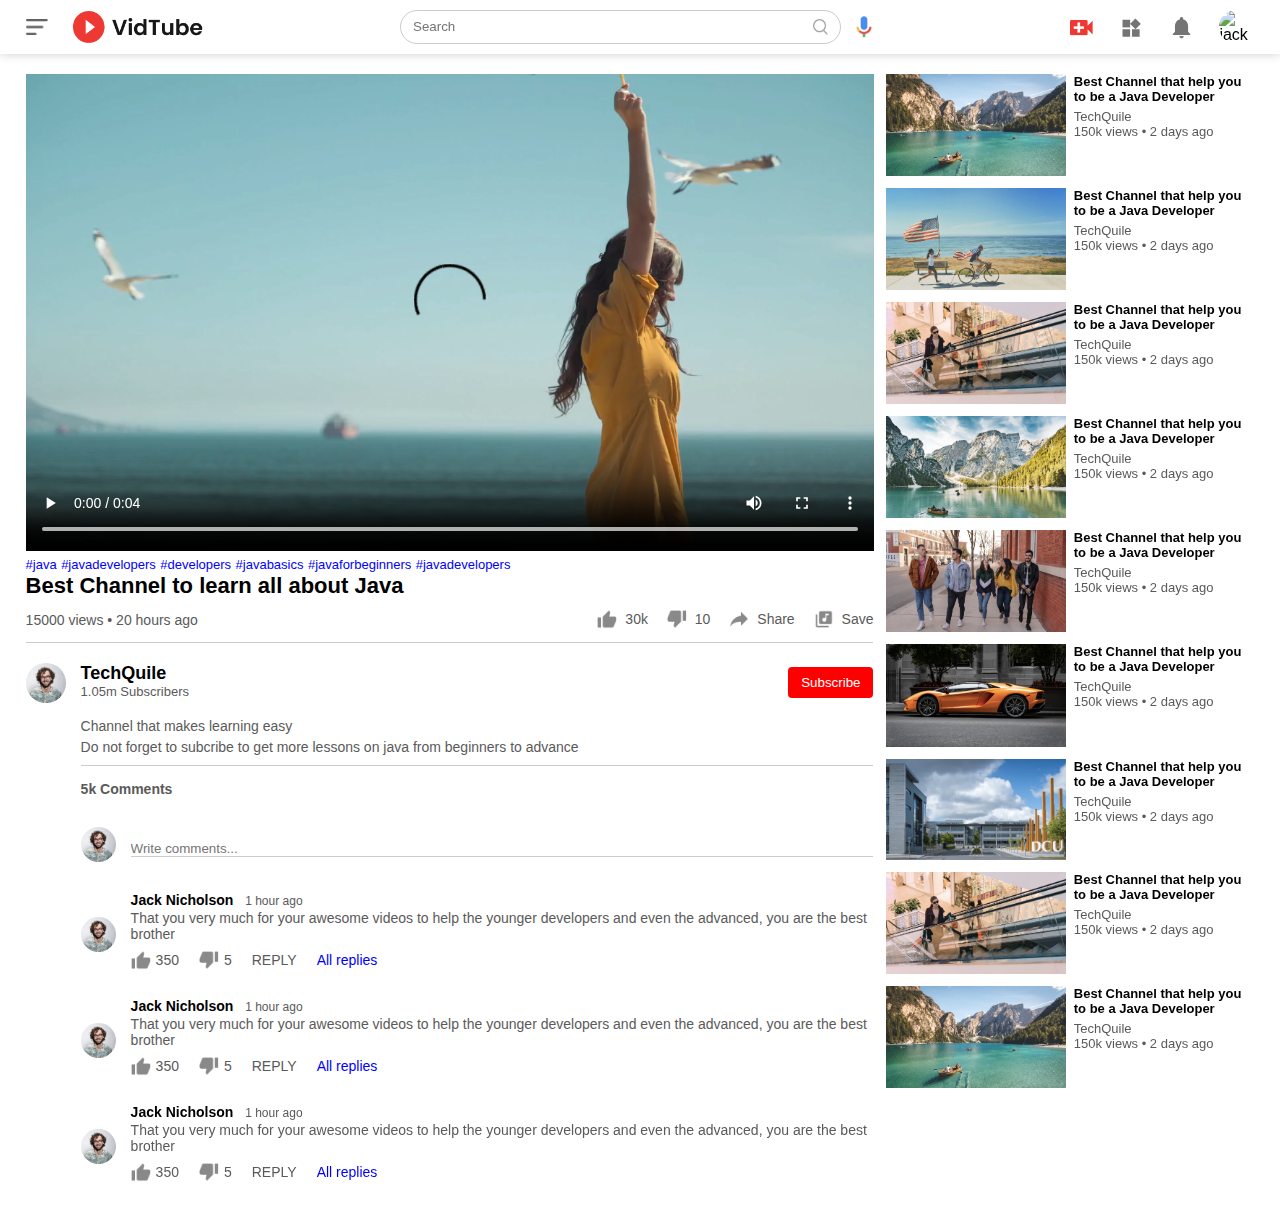
==== playPage.html @ b479d4cc "commited" ====
<!DOCTYPE html>
<html>
<head>
	<meta charset="utf-8">
	<meta name="viewport" content="width=device-width, initial-scale=1">
	<title>Play Video</title>
	<link rel="stylesheet" type="text/css" href="./css/style.css">
	<link rel="stylesheet" type="text/css" href="./css/play.css">
</head>
<body>

	<!-- Navigation bar starts -->
	<nav class="flex-div">
		<!-- menu icon and logo -->
		<div class="nav-left flex-div">
			<img src="images/menu.png" alt="menu" class="menu-icon">
			<img src="images/logo.png" alt="logo" class="logo">
		</div>

		<!-- search bar -->
		<div class="nav-middle flex-div">
			<div class="search-box flex-div">
				<input type="text" name="" placeholder="Search">
				<img src="images/search.png" alt="search icon">
			</div>
			<img src="images/voice-search.png" class="mic-icon">
		</div>
		
		<div class="nav-right flex-div">
			<img src="images/upload.png" alt="upload">
			<img src="images/more.png" alt="more">
			<img src="images/notification.png" alt="notification">
			<img src="images/jack.png" alt="jack" class="user-icon">
		</div>
	</nav>

	<div class="container play-container">

		<div class="row">

			<div class="play-video">
				<video controls autoplay>
					<source src="images/video.mp4" type="video/mp4">
				</video>

				<div class="tags">
					<a href="">#java</a> <a href="">#javadevelopers</a> <a href="">#developers</a> <a href="">#javabasics</a> <a href="">#javaforbeginners</a> <a href="">#javadevelopers</a>
				</div>
				<h3>Best Channel to learn all about Java</h3>
				<div class="play-video-info">
					<p>15000 views &bull; 20 hours ago</p>
					<div>
						<a href=""><img src="images/like.png">30k</a>
						<a href=""><img src="images/dislike.png">10</a>
						<a href=""><img src="images/share.png">Share</a>
						<a href=""><img src="images/save.png">Save</a>
					</div>
				</div>
				<hr>

				<div class="publisher">
					<img src="images/Jack.png">
					<div>
						<p>TechQuile</p>
						<span>1.05m Subscribers</span>
					</div>
					<button type="button">Subscribe</button>
				</div>

				<div class="vid-description">
					<p>Channel that makes learning easy</p>
					<p>Do not forget to subcribe to get more lessons on java from beginners to advance</p>
					<hr>
					<h4>5k Comments</h4>

					<div class="add-comment">
						<img src="images/Jack.png">
						<input type="text" name="" placeholder="Write comments... ">
					</div>

					<div class="old-comment">
						<img src="images/Jack.png">
						<div>
							<h3>Jack Nicholson <span>1 hour ago</span> </h3>
							<p>That you very much for your awesome videos to help the younger developers and even the advanced, you are the best brother</p>

							<div class="comment-action">
								<img src="images/like.png">
								<span>350</span>
								<img src="images/dislike.png">
								<span>5</span>
								<span>REPLY</span>
								<a href="">All replies</a>
							</div>
						</div>
					</div>

					<div class="old-comment">
						<img src="images/Jack.png">
						<div>
							<h3>Jack Nicholson <span>1 hour ago</span> </h3>
							<p>That you very much for your awesome videos to help the younger developers and even the advanced, you are the best brother</p>

							<div class="comment-action">
								<img src="images/like.png">
								<span>350</span>
								<img src="images/dislike.png">
								<span>5</span>
								<span>REPLY</span>
								<a href="">All replies</a>
							</div>
						</div>
					</div>

					<div class="old-comment">
						<img src="images/Jack.png">
						<div>
							<h3>Jack Nicholson <span>1 hour ago</span> </h3>
							<p>That you very much for your awesome videos to help the younger developers and even the advanced, you are the best brother</p>

							<div class="comment-action">
								<img src="images/like.png">
								<span>350</span>
								<img src="images/dislike.png">
								<span>5</span>
								<span>REPLY</span>
								<a href="">All replies</a>
							</div>
						</div>
					</div>
					
				</div>


			</div>

			<div class="right-sidebar">
				
				<div class="side-video-list">
					<a href="" class="small-thumbnail"><img src="images/thumbnail1.png"></a>
					<div class="vid-info">
						<a href="">Best Channel that help you to be a Java Developer</a>
						<p>TechQuile</p>
						<p>150k views &bull; 2 days ago</p>
					</div>
				</div>
				
				<div class="side-video-list">
					<a href="" class="small-thumbnail"><img src="images/thumbnail2.png"></a>
					<div class="vid-info">
						<a href="">Best Channel that help you to be a Java Developer</a>
						<p>TechQuile</p>
						<p>150k views &bull; 2 days ago</p>
					</div>
				</div>
				
				<div class="side-video-list">
					<a href="" class="small-thumbnail"><img src="images/thumbnail3.png"></a>
					<div class="vid-info">
						<a href="">Best Channel that help you to be a Java Developer</a>
						<p>TechQuile</p>
						<p>150k views &bull; 2 days ago</p>
					</div>
				</div>
				
				<div class="side-video-list">
					<a href="" class="small-thumbnail"><img src="images/thumbnail4.png"></a>
					<div class="vid-info">
						<a href="">Best Channel that help you to be a Java Developer</a>
						<p>TechQuile</p>
						<p>150k views &bull; 2 days ago</p>
					</div>
				</div>
				
				<div class="side-video-list">
					<a href="" class="small-thumbnail"><img src="images/thumbnail5.png"></a>
					<div class="vid-info">
						<a href="">Best Channel that help you to be a Java Developer</a>
						<p>TechQuile</p>
						<p>150k views &bull; 2 days ago</p>
					</div>
				</div>
				
				<div class="side-video-list">
					<a href="" class="small-thumbnail"><img src="images/thumbnail6.png"></a>
					<div class="vid-info">
						<a href="">Best Channel that help you to be a Java Developer</a>
						<p>TechQuile</p>
						<p>150k views &bull; 2 days ago</p>
					</div>
				</div>
				
				<div class="side-video-list">
					<a href="" class="small-thumbnail"><img src="images/thumbnail7.png"></a>
					<div class="vid-info">
						<a href="">Best Channel that help you to be a Java Developer</a>
						<p>TechQuile</p>
						<p>150k views &bull; 2 days ago</p>
					</div>
				</div>
				
				<div class="side-video-list">
					<a href="" class="small-thumbnail"><img src="images/thumbnail3.png"></a>
					<div class="vid-info">
						<a href="">Best Channel that help you to be a Java Developer</a>
						<p>TechQuile</p>
						<p>150k views &bull; 2 days ago</p>
					</div>
				</div>
				
				<div class="side-video-list">
					<a href="" class="small-thumbnail"><img src="images/thumbnail1.png"></a>
					<div class="vid-info">
						<a href="">Best Channel that help you to be a Java Developer</a>
						<p>TechQuile</p>
						<p>150k views &bull; 2 days ago</p>
					</div>
				</div>

			</div>

		</div>

	</div>

</body>
</html>
---- css/style.css ----
*{
    margin: 0;
    padding: 0;
    font-family: 'poppins', sans-serif;
    box-sizing: border-box;
}

a{
    text-decoration: none;
    color: #5a5a5a;
}

img{
    cursor: pointer;
}

.flex-div{
    display: flex;
    align-items: center;
}

/*============= nav bar styling =============*/

nav{
    padding: 10px 2%;
    justify-content: space-between;
    box-shadow: 0 0 10px rgba(0, 0, 0, 0.2);
    background: #fff;
    position: sticky;
    top: 0;
    z-index: 10;
}

.nav-right img{
    width: 25px;
    margin-right: 25px;
}

.nav-right .user-icon{
    width: 35px;
    border-radius: 50%;
    margin-right: 0;
}

.nav-left .menu-icon{
    width: 22px;
    margin-right: 25px;
}

.nav-left .logo{
    width: 130px;
}

.nav-middle .mic-icon{
    width: 16px;
}

.nav-middle .search-box{
    border: 1px solid #ccc;
    margin-right: 15px;
    padding: 8px 12px;
    border-radius: 25px;
}

.nav-middle .search-box input{
    width: 400px;
    border: 0;
    outline: 0;
    background: transparent;
}

.nav-middle .search-box  img{
    width: 15px;
}

/*=============== side bar begins ====================*/

.sidebar{
    background: #fff;
    width: 15%;
    height: 100vh;
    position: fixed;
    top: 0;
    padding-left: 2%;
    padding-top: 80px;
}

/*======== sidebar toggle =========*/
.small-sidebar{
    width: 5%;
}

.shortcut-links a img{
    width: 20px;
    margin-right: 20px;
}

.shortcut-links a{
    display: flex;
    align-items: center;
    margin-bottom: 20px;
    width: fit-content;
    flex-wrap: wrap;
}

.shortcut-links a:first-child{
    color: #ed3833;
}

.sidebar hr{
    border: 0;
    height: 1px;
    background: #ccc;
    width: 85%;
}

.subscribed-list h3{
    font-size: 13px;
    margin: 20px 0;
    color: #5a5a5a;
}

.subscribed-list a{
    display: flex;
    align-items: center;
    margin-bottom: 20px;
    width: fit-content;
    flex-wrap: wrap;
}

.subscribed-list a img{
    width: 25px;
    border-radius: 50%;
    margin-right: 20px;
}

.small-sidebar a p{
    display: none;
}

.small-sidebar h3{
    display: none;
}

.small-sidebar hr{
    width: 50%;
    margin-bottom: 25px;
}



/*================== main section starts (middle section) =======================*/

.container{
	background: #fff;
	padding-left: 17%;
	padding-right: 2%;
	padding-top: 20px;
	padding-bottom: 20px;
}

.large-container{
	padding-left: 7%;
}

.banner{
	width: 100%;
    opacity: 0.7;
}

.banner img{
	width: 100%;
	border-radius: 8px;
}


.list-container{
	display: grid;
	grid-template-columns: repeat(auto-fit, minmax(250px, 1fr));
	grid-column-gap: 16px;
	grid-row-gap: 30px;
	margin-top: 15px;
}

.vid-list .thumbnail{
	width: 100%;
	border-radius: 5px;
}

.vid-list .thumbnail .flex-div{
	align-items: flex-start;
	margin-top: 7px;
}

.vid-list .flex-div img{
	width: 35px;
	margin-right: 10px;
	border-radius: 50%;
}

.vid-info{
	color: #5a5a5a;
	font-size: 13px;
}

.vid-info a{
	color: #000000;
	font-weight: 600;
	display: block;
	margin-bottom: 5px;
}












/*============== Media Query ================*/
@media(max-width:  900px){
	.menu-icon{
		display: none;
	}

	.sidebar{
		display: none;
	}

	.container, .large-container{
		padding-left: 5%;
		padding-right: 5%;
	}

	.nav-right img{
		display: none;
	}

	.nav-right .user-icon{
		display: block;
		width: 30px;
	}

	.nav-middle .search-box input{
		width: 150px;
	}

	.nav-middle .mic-icon{
		display: none;
	}

	.nav-left .logo{
		width: 90px;
	}
}
---- css/play.css ----
/*======================= Play Video ============================*/
.play-container{
	padding-left: 2%;
}

.row{
	display: flex;
	justify-content: space-between;
	flex-wrap: wrap;
}

.play-video{
	flex-basis: 69%;
}

.right-sidebar{
	flex-basis: 30%;
}

.play-video video{
	width: 100%;
}

/*=============== side video ===================*/
.side-video-list{
	display: flex;
	justify-content: space-between;
	margin-bottom: 8px;
}

.side-video-list img{
	width: 100%;
}

.side-video-list .small-thumbnail{
	flex-basis: 49%;
}

.side-video-list .vid-info{
	flex-basis: 49%;
}

.play-video .tags a{
	color: #0000ff;
	font-size: 13px;
}

.play-video h3{
	font-weight: 600;
	font-size: 22px;
}

.play-video .play-video-info{
	display: flex;
	align-items: center;
	justify-content: space-between;
	flex-wrap: wrap;
	margin-top: 10px;
	font-size: 14px;
	color: #5a5a5a;
}

.play-video .play-video-info a img{
	width: 20px;
	margin-right: 8px;
}

.play-video .play-video-info a{
	display: inline-flex;
	align-items: center;
	margin-left: 15px;
}

.play-video hr{
	border: 0;
	height: 1px;
	background: #ccc;
	margin: 10px 0;
}

/*=========================================*/

.publisher{
	display: flex;
	align-items: center;
	margin-top: 20px;
}

.publisher div{
	flex: 1;
	line-height: 18px;
}

.publisher img{
	width: 40px;
	border-radius: 50%;
	margin-right: 15px;
}

.publisher div p{
	color: #000;
	font-weight: 600;
	font-size: 18px;
}

.publisher div span{
	font-size: 13px;
	color: #5a5a5a;
}

.publisher button{
	background: red;
	color: #fff;
	padding: 8px 13px;
	border: 0;
	outline: 0;
	border-radius: 4px;
	cursor: pointer;
}

.vid-description{
	padding-left: 55px;
	margin: 15px 0;
}

.vid-description p{
	font-size: 14px;
	margin-bottom: 5px;
	color: #5a5a5a;
}

.vid-description h4{
	font-size: 14px;
	color: #5a5a5a;
	margin-top: 15px;
}

/*================== comments =========================*/
.add-comment{
	display: flex;
	align-items: center;
	margin: 30px 0;
}

.add-comment img{
	width: 35px;
	border-radius: 50%;
	margin-right: 15px;
}

.add-comment input{
	border: 0;
	outline: 0;
	border-bottom: 1px solid #ccc;
	width: 100%;
	padding-top: 10px;
	background: transparent;
}

.old-comment{
	display: flex;
	align-items: center;
	margin: 20px 0;
}

.old-comment img{
	width: 35px;
	border-radius: 50%;
	margin-right: 15px;
}

.old-comment h3{
	font-size: 14px;
	margin-bottom: 2px;
}

.old-comment h3 span{
	font-size: 12px;
	color: #5a5a5a;
	font-weight: 500;
	margin-left: 8px;
}

.old-comment .comment-action{
	display: flex;
	align-items: center;
	margin: 8px 0;
	font-size: 14px;
}

.old-comment .comment-action img{
	border-radius: 0;
	width: 20px;
	margin-right: 5px;
}

.old-comment .comment-action span{
	margin-right: 20px;
	color: #5a5a5a;
}

.old-comment .comment-action a {
	color: #0000ff;
}





/*=================== media query =======================*/
@media (max-width:  900px){
	.play-video{
		flex-basis: 100%;
	}

	.right-sidebar{
		flex-basis: 100%;
	}

	.play-container{
		padding-left: 5px;
	}

	.vid-description{
		padding-left: 0;
	}

	.play-video .play-video-info a{
		margin-left: 0;
		margin-right: 15px;
		margin-top: 15px;
	}
}
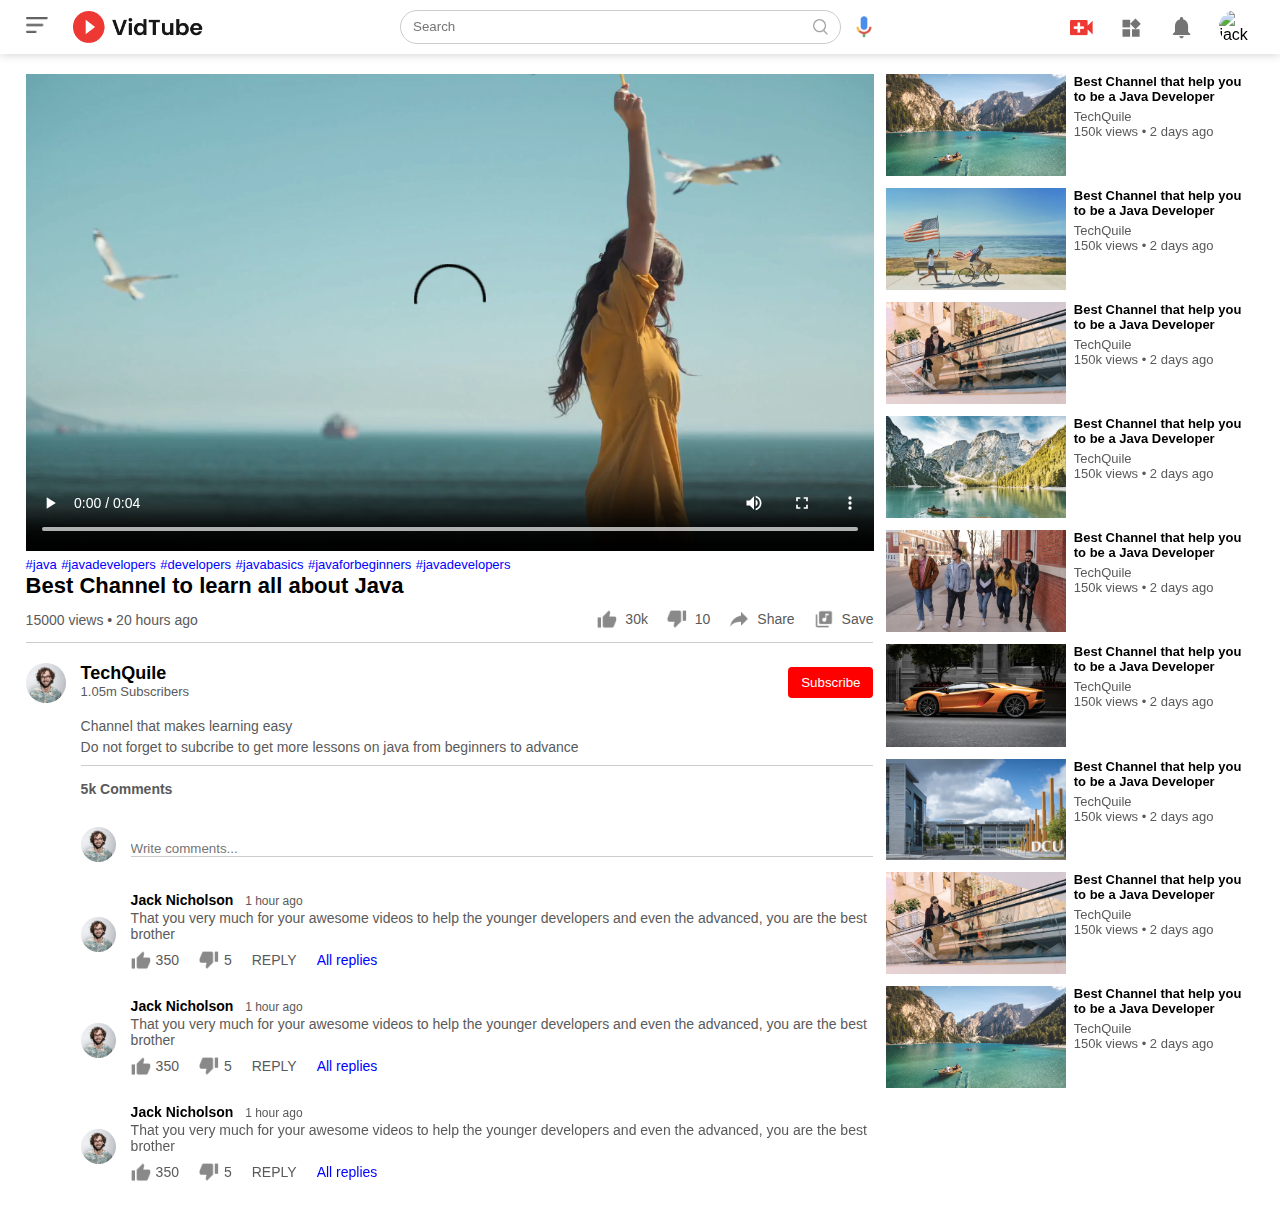
==== commit 6c7effa4: "commited" ====
--- a/playPage.html
+++ b/playPage.html
@@ -13,7 +13,7 @@
 	<nav class="flex-div">
 		<!-- menu icon and logo -->
 		<div class="nav-left flex-div">
-			<img src="images/menu.png" alt="menu" class="menu-icon">
+			<a href="index.html"><img src="images/menu.png" alt="menu" class="menu-icon"></a>
 			<img src="images/logo.png" alt="logo" class="logo">
 		</div>
 
